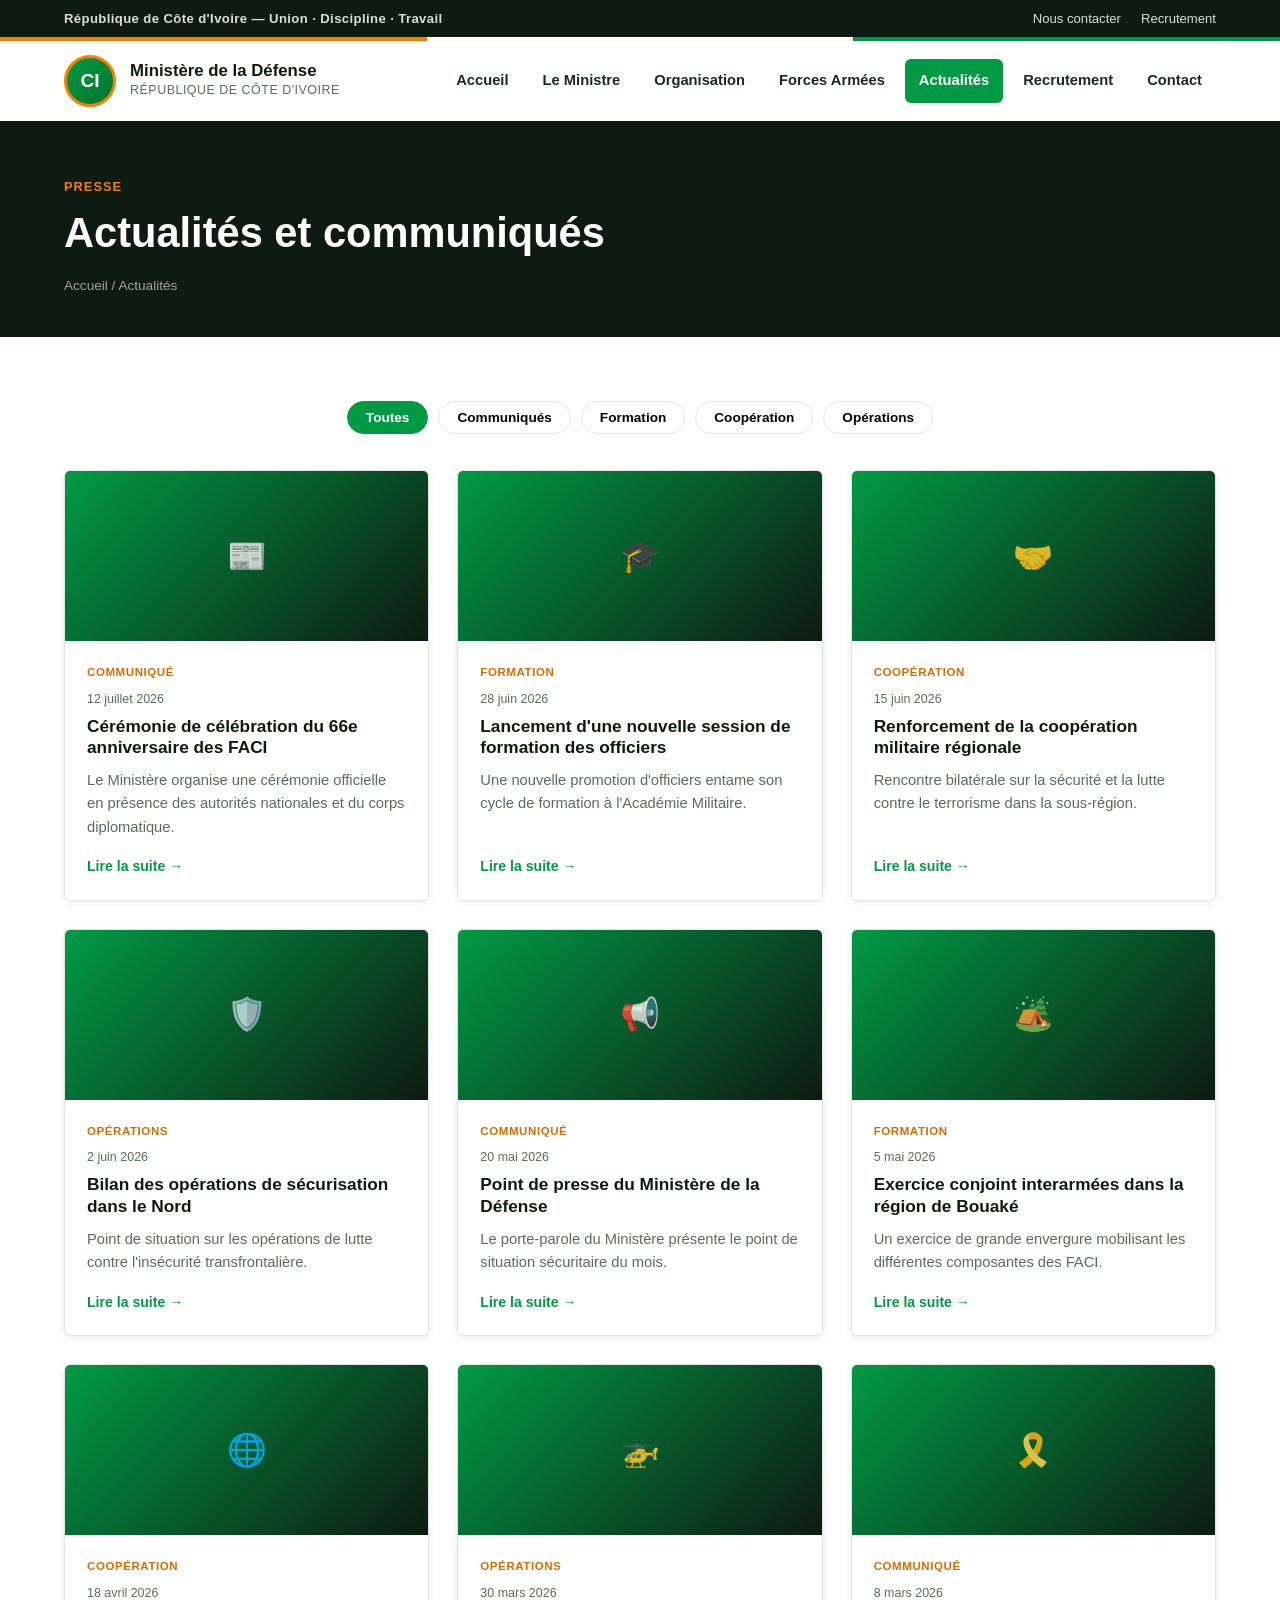
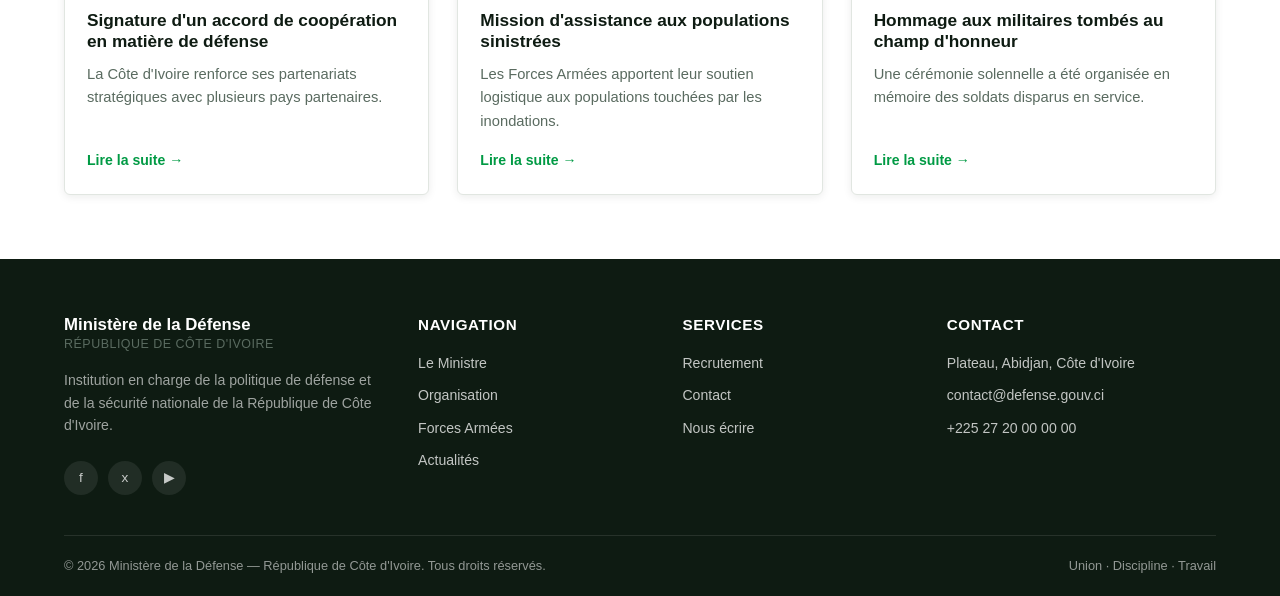
==== actualites.html @ 0cb37139 "Créer le site vitrine du Ministère de la Défense de Côte d'Ivoire Site statique HTML/CSS/JS avec pag" ====
<!DOCTYPE html>
<html lang="fr">
<head>
  <meta charset="UTF-8">
  <meta name="viewport" content="width=device-width, initial-scale=1.0">
  <title>Actualités - Ministère de la Défense - Côte d'Ivoire</title>
  <meta name="description" content="Actualités, communiqués et informations du Ministère de la Défense de la République de Côte d'Ivoire.">
  <link rel="stylesheet" href="css/style.css">
</head>
<body>

  <div class="top-bar">
    <div class="container">
      <span class="republic">République de Côte d'Ivoire — Union · Discipline · Travail</span>
      <div class="top-links">
        <a href="contact.html">Nous contacter</a>
        <a href="recrutement.html">Recrutement</a>
      </div>
    </div>
  </div>
  <div class="flag-strip"><span class="orange"></span><span class="white"></span><span class="green"></span></div>

  <header class="site-header">
    <div class="container">
      <a href="index.html" class="brand">
        <div class="brand-emblem">CI</div>
        <div class="brand-text">
          <div class="name-fr">Ministère de la Défense</div>
          <div class="name-sub">République de Côte d'Ivoire</div>
        </div>
      </a>
      <nav class="main-nav">
        <ul>
          <li><a href="index.html">Accueil</a></li>
          <li><a href="ministre.html">Le Ministre</a></li>
          <li><a href="organisation.html">Organisation</a></li>
          <li><a href="forces-armees.html">Forces Armées</a></li>
          <li><a href="actualites.html">Actualités</a></li>
          <li><a href="recrutement.html">Recrutement</a></li>
          <li><a href="contact.html">Contact</a></li>
        </ul>
      </nav>
      <button class="nav-toggle" aria-label="Ouvrir le menu" aria-expanded="false">☰</button>
    </div>
  </header>

  <div class="page-header">
    <div class="container">
      <span class="eyebrow">Presse</span>
      <h1>Actualités et communiqués</h1>
      <div class="breadcrumb"><a href="index.html">Accueil</a> / Actualités</div>
    </div>
  </div>

  <section>
    <div class="container">
      <div class="filter-bar">
        <button class="filter-btn active" data-filter="all">Toutes</button>
        <button class="filter-btn" data-filter="communique">Communiqués</button>
        <button class="filter-btn" data-filter="formation">Formation</button>
        <button class="filter-btn" data-filter="cooperation">Coopération</button>
        <button class="filter-btn" data-filter="operations">Opérations</button>
      </div>

      <div class="grid grid-3">
        <div class="card" data-category="communique">
          <div class="card-media">📰</div>
          <div class="card-body">
            <div class="tag">Communiqué</div>
            <div class="news-date">12 juillet 2026</div>
            <h3>Cérémonie de célébration du 66e anniversaire des FACI</h3>
            <p>Le Ministère organise une cérémonie officielle en présence des autorités nationales et du corps diplomatique.</p>
            <a href="#" class="card-link">Lire la suite →</a>
          </div>
        </div>

        <div class="card" data-category="formation">
          <div class="card-media">🎓</div>
          <div class="card-body">
            <div class="tag">Formation</div>
            <div class="news-date">28 juin 2026</div>
            <h3>Lancement d'une nouvelle session de formation des officiers</h3>
            <p>Une nouvelle promotion d'officiers entame son cycle de formation à l'Académie Militaire.</p>
            <a href="#" class="card-link">Lire la suite →</a>
          </div>
        </div>

        <div class="card" data-category="cooperation">
          <div class="card-media">🤝</div>
          <div class="card-body">
            <div class="tag">Coopération</div>
            <div class="news-date">15 juin 2026</div>
            <h3>Renforcement de la coopération militaire régionale</h3>
            <p>Rencontre bilatérale sur la sécurité et la lutte contre le terrorisme dans la sous-région.</p>
            <a href="#" class="card-link">Lire la suite →</a>
          </div>
        </div>

        <div class="card" data-category="operations">
          <div class="card-media">🛡️</div>
          <div class="card-body">
            <div class="tag">Opérations</div>
            <div class="news-date">2 juin 2026</div>
            <h3>Bilan des opérations de sécurisation dans le Nord</h3>
            <p>Point de situation sur les opérations de lutte contre l'insécurité transfrontalière.</p>
            <a href="#" class="card-link">Lire la suite →</a>
          </div>
        </div>

        <div class="card" data-category="communique">
          <div class="card-media">📢</div>
          <div class="card-body">
            <div class="tag">Communiqué</div>
            <div class="news-date">20 mai 2026</div>
            <h3>Point de presse du Ministère de la Défense</h3>
            <p>Le porte-parole du Ministère présente le point de situation sécuritaire du mois.</p>
            <a href="#" class="card-link">Lire la suite →</a>
          </div>
        </div>

        <div class="card" data-category="formation">
          <div class="card-media">🏕️</div>
          <div class="card-body">
            <div class="tag">Formation</div>
            <div class="news-date">5 mai 2026</div>
            <h3>Exercice conjoint interarmées dans la région de Bouaké</h3>
            <p>Un exercice de grande envergure mobilisant les différentes composantes des FACI.</p>
            <a href="#" class="card-link">Lire la suite →</a>
          </div>
        </div>

        <div class="card" data-category="cooperation">
          <div class="card-media">🌐</div>
          <div class="card-body">
            <div class="tag">Coopération</div>
            <div class="news-date">18 avril 2026</div>
            <h3>Signature d'un accord de coopération en matière de défense</h3>
            <p>La Côte d'Ivoire renforce ses partenariats stratégiques avec plusieurs pays partenaires.</p>
            <a href="#" class="card-link">Lire la suite →</a>
          </div>
        </div>

        <div class="card" data-category="operations">
          <div class="card-media">🚁</div>
          <div class="card-body">
            <div class="tag">Opérations</div>
            <div class="news-date">30 mars 2026</div>
            <h3>Mission d'assistance aux populations sinistrées</h3>
            <p>Les Forces Armées apportent leur soutien logistique aux populations touchées par les inondations.</p>
            <a href="#" class="card-link">Lire la suite →</a>
          </div>
        </div>

        <div class="card" data-category="communique">
          <div class="card-media">🎗️</div>
          <div class="card-body">
            <div class="tag">Communiqué</div>
            <div class="news-date">8 mars 2026</div>
            <h3>Hommage aux militaires tombés au champ d'honneur</h3>
            <p>Une cérémonie solennelle a été organisée en mémoire des soldats disparus en service.</p>
            <a href="#" class="card-link">Lire la suite →</a>
          </div>
        </div>
      </div>
    </div>
  </section>

  <footer class="site-footer">
    <div class="container">
      <div class="footer-grid">
        <div class="footer-brand">
          <div class="brand-text">
            <div class="name-fr" style="color:#fff;">Ministère de la Défense</div>
            <div class="name-sub">République de Côte d'Ivoire</div>
          </div>
          <p>Institution en charge de la politique de défense et de la sécurité nationale de la République de Côte d'Ivoire.</p>
          <div class="social-links mt-24">
            <a href="#" aria-label="Facebook">f</a>
            <a href="#" aria-label="Twitter">x</a>
            <a href="#" aria-label="YouTube">▶</a>
          </div>
        </div>
        <div>
          <h4>Navigation</h4>
          <ul>
            <li><a href="ministre.html">Le Ministre</a></li>
            <li><a href="organisation.html">Organisation</a></li>
            <li><a href="forces-armees.html">Forces Armées</a></li>
            <li><a href="actualites.html">Actualités</a></li>
          </ul>
        </div>
        <div>
          <h4>Services</h4>
          <ul>
            <li><a href="recrutement.html">Recrutement</a></li>
            <li><a href="contact.html">Contact</a></li>
            <li><a href="contact.html">Nous écrire</a></li>
          </ul>
        </div>
        <div>
          <h4>Contact</h4>
          <ul>
            <li>Plateau, Abidjan, Côte d'Ivoire</li>
            <li>contact@defense.gouv.ci</li>
            <li>+225 27 20 00 00 00</li>
          </ul>
        </div>
      </div>
      <div class="footer-bottom">
        <span>© 2026 Ministère de la Défense — République de Côte d'Ivoire. Tous droits réservés.</span>
        <span>Union · Discipline · Travail</span>
      </div>
    </div>
  </footer>

  <script src="js/main.js"></script>
</body>
</html>
---- css/style.css ----
/* ============================================
   Ministère de la Défense - Côte d'Ivoire
   Feuille de style principale
   ============================================ */

:root {
  --color-orange: #F77F00;
  --color-orange-dark: #D96A00;
  --color-green: #009A44;
  --color-green-dark: #00732F;
  --color-white: #FFFFFF;
  --color-dark: #0E1B12;
  --color-dark-2: #16261A;
  --color-navy: #142A1E;
  --color-text: #1B2A20;
  --color-text-light: #5A6B60;
  --color-border: #E1E6E1;
  --color-bg-alt: #F5F7F5;
  --shadow-sm: 0 2px 8px rgba(14, 27, 18, 0.08);
  --shadow-md: 0 6px 20px rgba(14, 27, 18, 0.12);
  --radius: 6px;
  --max-width: 1200px;
  --font-heading: 'Segoe UI', 'Helvetica Neue', Arial, sans-serif;
  --font-body: 'Segoe UI', 'Helvetica Neue', Arial, sans-serif;
}

* {
  box-sizing: border-box;
  margin: 0;
  padding: 0;
}

html {
  scroll-behavior: smooth;
}

body {
  font-family: var(--font-body);
  color: var(--color-text);
  background: var(--color-white);
  line-height: 1.6;
  -webkit-font-smoothing: antialiased;
}

img {
  max-width: 100%;
  display: block;
}

a {
  color: inherit;
  text-decoration: none;
}

ul {
  list-style: none;
}

.container {
  max-width: var(--max-width);
  margin: 0 auto;
  padding: 0 24px;
}

h1, h2, h3, h4 {
  font-family: var(--font-heading);
  font-weight: 700;
  line-height: 1.25;
  color: var(--color-dark);
}

section {
  padding: 64px 0;
}

.section-alt {
  background: var(--color-bg-alt);
}

.section-header {
  text-align: center;
  max-width: 720px;
  margin: 0 auto 48px;
}

.section-header .eyebrow {
  display: inline-block;
  color: var(--color-orange-dark);
  font-weight: 700;
  letter-spacing: 0.08em;
  text-transform: uppercase;
  font-size: 0.8rem;
  margin-bottom: 10px;
}

.section-header h2 {
  font-size: clamp(1.6rem, 3vw, 2.2rem);
  margin-bottom: 12px;
}

.section-header p {
  color: var(--color-text-light);
}

/* ---------- Bandeau institutionnel ---------- */
.top-bar {
  background: var(--color-dark);
  color: rgba(255, 255, 255, 0.85);
  font-size: 0.82rem;
}

.top-bar .container {
  display: flex;
  justify-content: space-between;
  align-items: center;
  padding-top: 8px;
  padding-bottom: 8px;
  flex-wrap: wrap;
  gap: 8px;
}

.top-bar .republic {
  font-weight: 600;
  letter-spacing: 0.03em;
}

.top-bar .top-links {
  display: flex;
  gap: 20px;
}

.top-bar .top-links a:hover {
  color: var(--color-orange);
}

.flag-strip {
  height: 4px;
  display: flex;
}

.flag-strip span {
  flex: 1;
}

.flag-strip .orange { background: var(--color-orange); }
.flag-strip .white { background: var(--color-white); }
.flag-strip .green { background: var(--color-green); }

/* ---------- Header / Navigation ---------- */
.site-header {
  background: var(--color-white);
  box-shadow: var(--shadow-sm);
  position: sticky;
  top: 0;
  z-index: 100;
}

.site-header .container {
  display: flex;
  align-items: center;
  justify-content: space-between;
  padding-top: 14px;
  padding-bottom: 14px;
}

.brand {
  display: flex;
  align-items: center;
  gap: 14px;
}

.brand-emblem {
  width: 52px;
  height: 52px;
  border-radius: 50%;
  background: linear-gradient(135deg, var(--color-green), var(--color-green-dark));
  color: var(--color-white);
  display: flex;
  align-items: center;
  justify-content: center;
  font-weight: 800;
  font-size: 1.2rem;
  flex-shrink: 0;
  border: 3px solid var(--color-orange);
}

.brand-text .name-fr {
  font-weight: 800;
  font-size: 1.05rem;
  color: var(--color-dark);
  line-height: 1.2;
}

.brand-text .name-sub {
  font-size: 0.78rem;
  color: var(--color-text-light);
  text-transform: uppercase;
  letter-spacing: 0.04em;
}

.main-nav ul {
  display: flex;
  gap: 6px;
  align-items: center;
}

.main-nav a {
  display: inline-block;
  padding: 10px 14px;
  font-weight: 600;
  font-size: 0.92rem;
  color: var(--color-text);
  border-radius: var(--radius);
  transition: background 0.2s, color 0.2s;
}

.main-nav a:hover,
.main-nav a.active {
  background: var(--color-green);
  color: var(--color-white);
}

.nav-toggle {
  display: none;
  background: none;
  border: none;
  font-size: 1.6rem;
  cursor: pointer;
  color: var(--color-dark);
}

/* ---------- Hero ---------- */
.hero {
  position: relative;
  background: linear-gradient(120deg, var(--color-dark) 0%, var(--color-navy) 55%, var(--color-green-dark) 100%);
  color: var(--color-white);
  padding: 90px 0;
  overflow: hidden;
}

.hero::after {
  content: "";
  position: absolute;
  inset: 0;
  background: radial-gradient(circle at 80% 20%, rgba(247, 127, 0, 0.18), transparent 55%);
  pointer-events: none;
}

.hero .container {
  position: relative;
  display: grid;
  grid-template-columns: 1.1fr 0.9fr;
  gap: 40px;
  align-items: center;
}

.hero-badge {
  display: inline-flex;
  align-items: center;
  gap: 8px;
  background: rgba(255, 255, 255, 0.1);
  border: 1px solid rgba(255, 255, 255, 0.25);
  padding: 6px 14px;
  border-radius: 999px;
  font-size: 0.78rem;
  letter-spacing: 0.05em;
  text-transform: uppercase;
  margin-bottom: 22px;
}

.hero h1 {
  color: var(--color-white);
  font-size: clamp(2rem, 4vw, 3rem);
  margin-bottom: 18px;
}

.hero p {
  color: rgba(255, 255, 255, 0.85);
  font-size: 1.05rem;
  max-width: 540px;
  margin-bottom: 32px;
}

.hero-actions {
  display: flex;
  gap: 14px;
  flex-wrap: wrap;
}

.hero-card {
  background: rgba(255, 255, 255, 0.06);
  border: 1px solid rgba(255, 255, 255, 0.18);
  border-radius: 12px;
  padding: 28px;
  backdrop-filter: blur(4px);
}

.hero-card h3 {
  color: var(--color-white);
  font-size: 1rem;
  margin-bottom: 16px;
  text-transform: uppercase;
  letter-spacing: 0.04em;
}

.hero-stats {
  display: grid;
  grid-template-columns: 1fr 1fr;
  gap: 18px;
}

.hero-stats .stat-value {
  font-size: 1.6rem;
  font-weight: 800;
  color: var(--color-orange);
}

.hero-stats .stat-label {
  font-size: 0.78rem;
  color: rgba(255, 255, 255, 0.75);
}

/* ---------- Buttons ---------- */
.btn {
  display: inline-block;
  padding: 13px 26px;
  border-radius: var(--radius);
  font-weight: 700;
  font-size: 0.92rem;
  cursor: pointer;
  border: 2px solid transparent;
  transition: transform 0.15s, background 0.2s, color 0.2s, border-color 0.2s;
}

.btn:hover {
  transform: translateY(-2px);
}

.btn-primary {
  background: var(--color-orange);
  color: var(--color-white);
}

.btn-primary:hover {
  background: var(--color-orange-dark);
}

.btn-outline {
  background: transparent;
  border-color: rgba(255, 255, 255, 0.6);
  color: var(--color-white);
}

.btn-outline:hover {
  background: rgba(255, 255, 255, 0.12);
}

.btn-green {
  background: var(--color-green);
  color: var(--color-white);
}

.btn-green:hover {
  background: var(--color-green-dark);
}

/* ---------- Cards / grids ---------- */
.grid {
  display: grid;
  gap: 28px;
}

.grid-3 {
  grid-template-columns: repeat(3, 1fr);
}

.grid-4 {
  grid-template-columns: repeat(4, 1fr);
}

.grid-2 {
  grid-template-columns: repeat(2, 1fr);
}

.card {
  background: var(--color-white);
  border: 1px solid var(--color-border);
  border-radius: var(--radius);
  overflow: hidden;
  box-shadow: var(--shadow-sm);
  transition: transform 0.2s, box-shadow 0.2s;
  display: flex;
  flex-direction: column;
}

.card:hover {
  transform: translateY(-4px);
  box-shadow: var(--shadow-md);
}

.card-media {
  height: 170px;
  background: linear-gradient(135deg, var(--color-green), var(--color-dark));
  display: flex;
  align-items: center;
  justify-content: center;
  color: rgba(255, 255, 255, 0.85);
  font-size: 2rem;
  font-weight: 800;
}

.card-body {
  padding: 22px;
  flex: 1;
  display: flex;
  flex-direction: column;
}

.card-body .tag {
  font-size: 0.72rem;
  font-weight: 700;
  text-transform: uppercase;
  color: var(--color-orange-dark);
  letter-spacing: 0.05em;
  margin-bottom: 8px;
}

.card-body h3 {
  font-size: 1.08rem;
  margin-bottom: 10px;
}

.card-body p {
  color: var(--color-text-light);
  font-size: 0.92rem;
  flex: 1;
}

.card-body .card-link {
  margin-top: 16px;
  font-weight: 700;
  color: var(--color-green);
  font-size: 0.88rem;
}

/* Mission / value icons */
.icon-box {
  width: 56px;
  height: 56px;
  border-radius: 12px;
  background: var(--color-bg-alt);
  border: 1px solid var(--color-border);
  display: flex;
  align-items: center;
  justify-content: center;
  font-size: 1.5rem;
  margin-bottom: 18px;
}

/* ---------- Breadcrumb / page header ---------- */
.page-header {
  background: var(--color-dark);
  color: var(--color-white);
  padding: 56px 0 40px;
}

.page-header .eyebrow {
  color: var(--color-orange);
  font-weight: 700;
  letter-spacing: 0.08em;
  text-transform: uppercase;
  font-size: 0.8rem;
  margin-bottom: 10px;
  display: block;
}

.page-header h1 {
  color: var(--color-white);
  font-size: clamp(1.8rem, 3.5vw, 2.6rem);
}

.breadcrumb {
  margin-top: 16px;
  font-size: 0.85rem;
  color: rgba(255, 255, 255, 0.6);
}

.breadcrumb a:hover {
  color: var(--color-orange);
}

/* ---------- Timeline / org chart ---------- */
.org-chart {
  display: flex;
  flex-direction: column;
  align-items: center;
  gap: 8px;
}

.org-level {
  display: flex;
  gap: 16px;
  flex-wrap: wrap;
  justify-content: center;
  width: 100%;
}

.org-node {
  background: var(--color-white);
  border: 2px solid var(--color-green);
  border-radius: var(--radius);
  padding: 14px 20px;
  text-align: center;
  font-weight: 700;
  font-size: 0.88rem;
  color: var(--color-dark);
  box-shadow: var(--shadow-sm);
  min-width: 180px;
}

.org-node.top {
  background: var(--color-dark);
  color: var(--color-white);
  border-color: var(--color-orange);
  min-width: 260px;
  font-size: 1rem;
}

.org-connector {
  width: 2px;
  height: 26px;
  background: var(--color-border);
}

/* ---------- Bio / minister ---------- */
.bio-layout {
  display: grid;
  grid-template-columns: 320px 1fr;
  gap: 48px;
  align-items: start;
}

.bio-photo {
  border-radius: var(--radius);
  overflow: hidden;
  box-shadow: var(--shadow-md);
}

.bio-photo .placeholder-photo {
  aspect-ratio: 3/4;
  background: linear-gradient(160deg, var(--color-navy), var(--color-dark));
  display: flex;
  align-items: center;
  justify-content: center;
  color: rgba(255, 255, 255, 0.7);
  font-size: 3.5rem;
  font-weight: 800;
}

.bio-card {
  background: var(--color-bg-alt);
  border-radius: var(--radius);
  padding: 20px;
  margin-top: 20px;
}

.bio-card dl {
  display: grid;
  grid-template-columns: auto 1fr;
  gap: 8px 16px;
  font-size: 0.88rem;
}

.bio-card dt {
  font-weight: 700;
  color: var(--color-text-light);
}

.quote-block {
  border-left: 4px solid var(--color-orange);
  padding: 4px 0 4px 24px;
  font-size: 1.15rem;
  font-style: italic;
  color: var(--color-dark);
  margin: 28px 0;
}

/* ---------- Lists with icons (missions, valeurs) ---------- */
.check-list li {
  display: flex;
  gap: 12px;
  padding: 10px 0;
  border-bottom: 1px dashed var(--color-border);
}

.check-list li:last-child {
  border-bottom: none;
}

.check-list .check-icon {
  color: var(--color-green);
  font-weight: 800;
  flex-shrink: 0;
}

/* ---------- News filters ---------- */
.filter-bar {
  display: flex;
  gap: 10px;
  flex-wrap: wrap;
  margin-bottom: 36px;
  justify-content: center;
}

.filter-btn {
  padding: 8px 18px;
  border-radius: 999px;
  border: 1px solid var(--color-border);
  background: var(--color-white);
  font-weight: 600;
  font-size: 0.85rem;
  cursor: pointer;
  transition: all 0.2s;
}

.filter-btn:hover {
  border-color: var(--color-green);
}

.filter-btn.active {
  background: var(--color-green);
  border-color: var(--color-green);
  color: var(--color-white);
}

.news-date {
  font-size: 0.78rem;
  color: var(--color-text-light);
  margin-bottom: 6px;
}

/* ---------- Recruitment steps ---------- */
.steps {
  counter-reset: step;
  display: grid;
  grid-template-columns: repeat(4, 1fr);
  gap: 24px;
}

.step {
  position: relative;
  background: var(--color-white);
  border: 1px solid var(--color-border);
  border-radius: var(--radius);
  padding: 28px 20px 20px;
  box-shadow: var(--shadow-sm);
}

.step::before {
  counter-increment: step;
  content: counter(step);
  position: absolute;
  top: -16px;
  left: 20px;
  width: 32px;
  height: 32px;
  border-radius: 50%;
  background: var(--color-orange);
  color: var(--color-white);
  display: flex;
  align-items: center;
  justify-content: center;
  font-weight: 800;
  font-size: 0.9rem;
}

.step h3 {
  font-size: 1rem;
  margin: 10px 0 8px;
}

.step p {
  font-size: 0.88rem;
  color: var(--color-text-light);
}

.requirements-box {
  background: var(--color-bg-alt);
  border-left: 4px solid var(--color-green);
  border-radius: var(--radius);
  padding: 24px 28px;
  margin-top: 40px;
}

/* ---------- Contact ---------- */
.contact-layout {
  display: grid;
  grid-template-columns: 0.9fr 1.1fr;
  gap: 48px;
}

.contact-info-list {
  display: flex;
  flex-direction: column;
  gap: 22px;
}

.contact-info-item {
  display: flex;
  gap: 16px;
  align-items: flex-start;
}

.contact-info-item .icon-box {
  margin-bottom: 0;
  flex-shrink: 0;
}

.contact-info-item h4 {
  font-size: 0.95rem;
  margin-bottom: 4px;
}

.contact-info-item p, .contact-info-item a {
  font-size: 0.9rem;
  color: var(--color-text-light);
}

.map-placeholder {
  margin-top: 24px;
  height: 200px;
  border-radius: var(--radius);
  background: repeating-linear-gradient(45deg, var(--color-bg-alt), var(--color-bg-alt) 10px, #ECEFEC 10px, #ECEFEC 20px);
  display: flex;
  align-items: center;
  justify-content: center;
  color: var(--color-text-light);
  font-weight: 600;
  font-size: 0.85rem;
  border: 1px solid var(--color-border);
}

.form-box {
  background: var(--color-white);
  border: 1px solid var(--color-border);
  border-radius: var(--radius);
  padding: 32px;
  box-shadow: var(--shadow-sm);
}

.form-row {
  display: grid;
  grid-template-columns: 1fr 1fr;
  gap: 16px;
  margin-bottom: 16px;
}

.form-group {
  margin-bottom: 16px;
  display: flex;
  flex-direction: column;
  gap: 6px;
}

.form-group label {
  font-size: 0.85rem;
  font-weight: 700;
  color: var(--color-dark);
}

.form-group input,
.form-group select,
.form-group textarea {
  padding: 11px 14px;
  border: 1px solid var(--color-border);
  border-radius: var(--radius);
  font-family: inherit;
  font-size: 0.92rem;
  color: var(--color-text);
}

.form-group input:focus,
.form-group select:focus,
.form-group textarea:focus {
  outline: none;
  border-color: var(--color-green);
}

.form-group textarea {
  resize: vertical;
  min-height: 130px;
}

.form-note {
  font-size: 0.78rem;
  color: var(--color-text-light);
  margin-top: 10px;
}

.form-success {
  display: none;
  background: #E7F6EC;
  border: 1px solid var(--color-green);
  color: var(--color-green-dark);
  padding: 14px 18px;
  border-radius: var(--radius);
  font-size: 0.9rem;
  margin-bottom: 20px;
  font-weight: 600;
}

.form-success.visible {
  display: block;
}

/* ---------- CTA band ---------- */
.cta-band {
  background: linear-gradient(120deg, var(--color-green-dark), var(--color-green));
  color: var(--color-white);
  padding: 56px 0;
  text-align: center;
}

.cta-band h2 {
  color: var(--color-white);
  margin-bottom: 14px;
}

.cta-band p {
  color: rgba(255, 255, 255, 0.9);
  max-width: 600px;
  margin: 0 auto 28px;
}

/* ---------- Footer ---------- */
.site-footer {
  background: var(--color-dark);
  color: rgba(255, 255, 255, 0.75);
  padding: 56px 0 0;
}

.footer-grid {
  display: grid;
  grid-template-columns: 1.4fr 1fr 1fr 1.2fr;
  gap: 40px;
  padding-bottom: 40px;
  border-bottom: 1px solid rgba(255, 255, 255, 0.1);
}

.footer-grid h4 {
  color: var(--color-white);
  font-size: 0.95rem;
  margin-bottom: 18px;
  text-transform: uppercase;
  letter-spacing: 0.04em;
}

.footer-grid li {
  margin-bottom: 10px;
  font-size: 0.88rem;
}

.footer-grid a:hover {
  color: var(--color-orange);
}

.footer-brand p {
  font-size: 0.88rem;
  margin-top: 14px;
  color: rgba(255, 255, 255, 0.6);
}

.footer-bottom {
  display: flex;
  justify-content: space-between;
  align-items: center;
  padding: 20px 0;
  font-size: 0.8rem;
  color: rgba(255, 255, 255, 0.55);
  flex-wrap: wrap;
  gap: 10px;
}

.social-links {
  display: flex;
  gap: 10px;
}

.social-links a {
  width: 34px;
  height: 34px;
  border-radius: 50%;
  background: rgba(255, 255, 255, 0.08);
  display: flex;
  align-items: center;
  justify-content: center;
  font-size: 0.85rem;
  transition: background 0.2s;
}

.social-links a:hover {
  background: var(--color-orange);
}

/* ---------- Alert banner (top of homepage optional) ---------- */
.alert-banner {
  background: var(--color-orange);
  color: var(--color-white);
  text-align: center;
  padding: 10px 16px;
  font-size: 0.85rem;
  font-weight: 600;
}

/* ---------- Utilities ---------- */
.text-center { text-align: center; }
.mt-24 { margin-top: 24px; }
.mt-40 { margin-top: 40px; }

/* ---------- Responsive ---------- */
@media (max-width: 960px) {
  .hero .container {
    grid-template-columns: 1fr;
  }
  .bio-layout {
    grid-template-columns: 1fr;
  }
  .bio-photo {
    max-width: 280px;
  }
  .contact-layout {
    grid-template-columns: 1fr;
  }
  .grid-3, .grid-4 {
    grid-template-columns: repeat(2, 1fr);
  }
  .steps {
    grid-template-columns: repeat(2, 1fr);
  }
  .footer-grid {
    grid-template-columns: 1fr 1fr;
  }
}

@media (max-width: 720px) {
  .main-nav {
    position: fixed;
    top: 0;
    right: 0;
    height: 100vh;
    width: 280px;
    background: var(--color-white);
    box-shadow: var(--shadow-md);
    transform: translateX(100%);
    transition: transform 0.25s ease;
    padding: 90px 24px 24px;
    z-index: 200;
  }
  .main-nav.open {
    transform: translateX(0);
  }
  .main-nav ul {
    flex-direction: column;
    align-items: stretch;
  }
  .nav-toggle {
    display: block;
  }
  .top-bar .top-links {
    display: none;
  }
  .grid-3, .grid-4, .grid-2 {
    grid-template-columns: 1fr;
  }
  .steps {
    grid-template-columns: 1fr;
  }
  .form-row {
    grid-template-columns: 1fr;
  }
  .footer-grid {
    grid-template-columns: 1fr;
  }
  .org-level {
    flex-direction: column;
    align-items: center;
  }
}
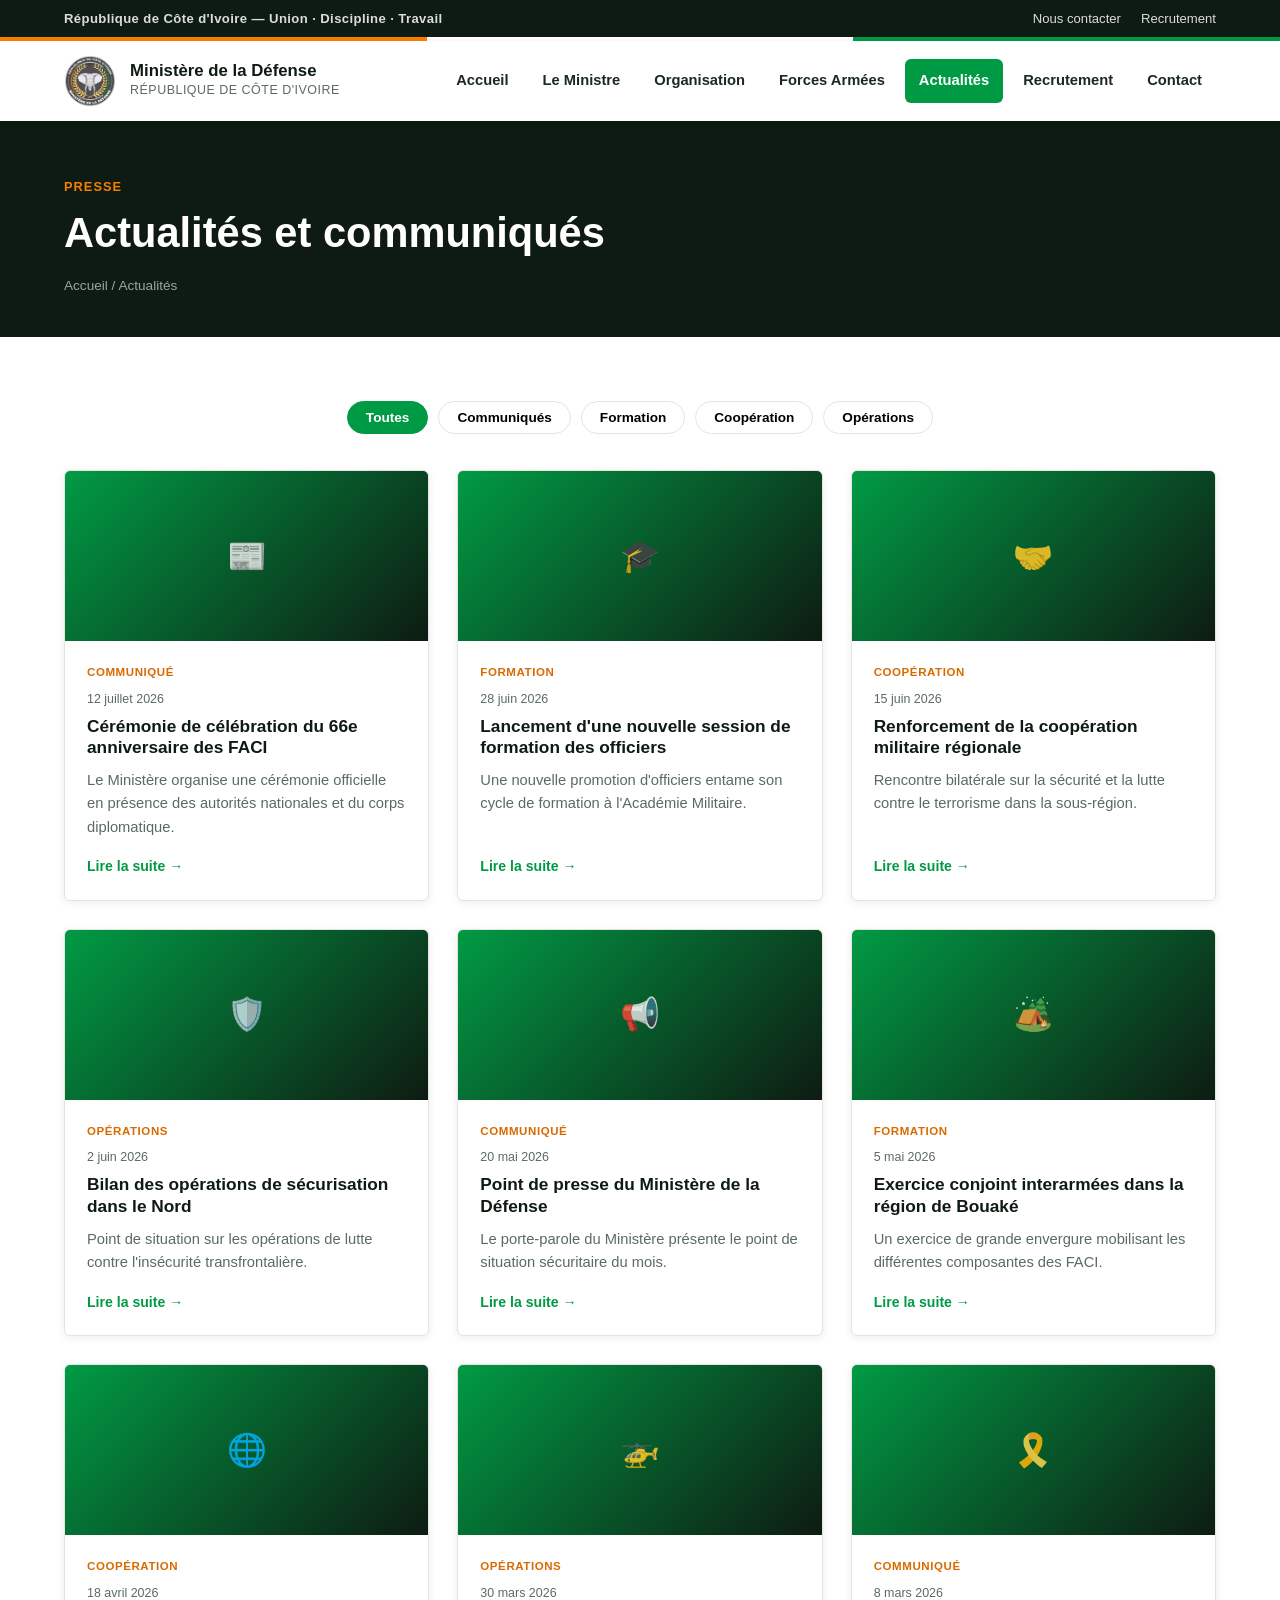
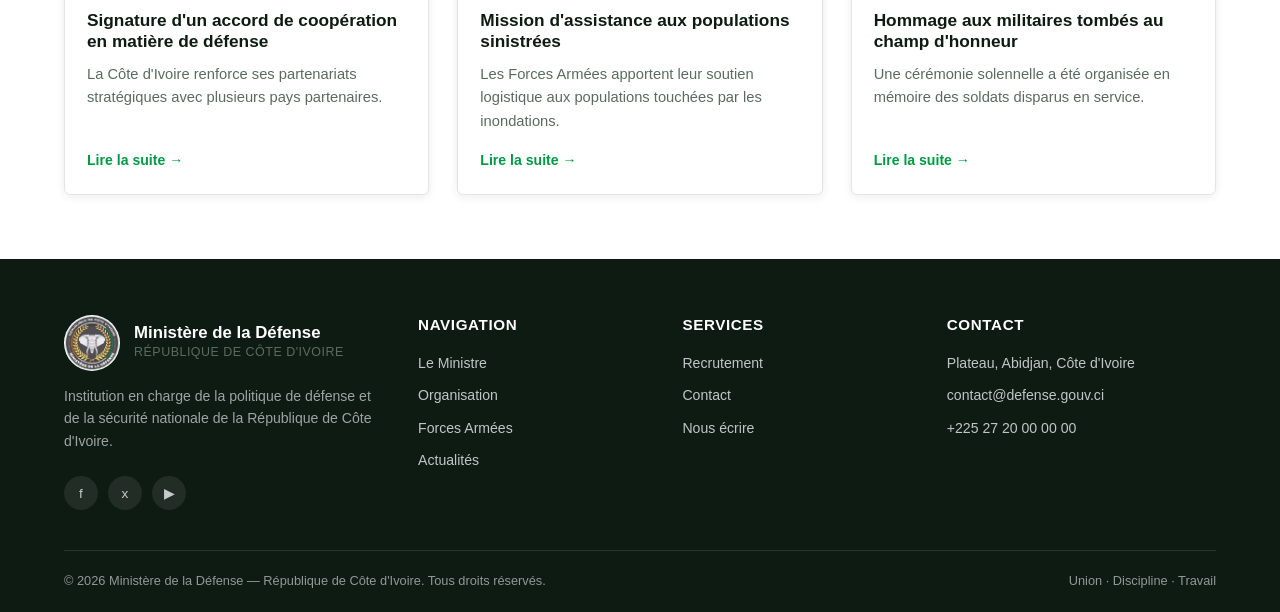
==== commit 094a6ed4: "Intégrer le logo officiel du Ministère de la Défense Ajoute l'emblème dans l'en-tête, le pied de pag" ====
--- a/actualites.html
+++ b/actualites.html
@@ -6,6 +6,7 @@
   <title>Actualités - Ministère de la Défense - Côte d'Ivoire</title>
   <meta name="description" content="Actualités, communiqués et informations du Ministère de la Défense de la République de Côte d'Ivoire.">
   <link rel="stylesheet" href="css/style.css">
+  <link rel="icon" type="image/png" href="images/favicon.png">
 </head>
 <body>
 
@@ -23,7 +24,7 @@
   <header class="site-header">
     <div class="container">
       <a href="index.html" class="brand">
-        <div class="brand-emblem">CI</div>
+        <img src="images/logo-ministere-defense.png" alt="Emblème du Ministère de la Défense de Côte d'Ivoire" class="brand-emblem">
         <div class="brand-text">
           <div class="name-fr">Ministère de la Défense</div>
           <div class="name-sub">République de Côte d'Ivoire</div>
@@ -169,9 +170,12 @@
     <div class="container">
       <div class="footer-grid">
         <div class="footer-brand">
-          <div class="brand-text">
-            <div class="name-fr" style="color:#fff;">Ministère de la Défense</div>
-            <div class="name-sub">République de Côte d'Ivoire</div>
+          <div class="footer-brand-header">
+            <img src="images/logo-ministere-defense.png" alt="Emblème du Ministère de la Défense de Côte d'Ivoire" class="footer-emblem">
+            <div class="brand-text">
+              <div class="name-fr" style="color:#fff;">Ministère de la Défense</div>
+              <div class="name-sub">République de Côte d'Ivoire</div>
+            </div>
           </div>
           <p>Institution en charge de la politique de défense et de la sécurité nationale de la République de Côte d'Ivoire.</p>
           <div class="social-links mt-24">
--- a/css/style.css
+++ b/css/style.css
@@ -173,15 +173,22 @@
   width: 52px;
   height: 52px;
   border-radius: 50%;
-  background: linear-gradient(135deg, var(--color-green), var(--color-green-dark));
-  color: var(--color-white);
-  display: flex;
-  align-items: center;
-  justify-content: center;
-  font-weight: 800;
-  font-size: 1.2rem;
   flex-shrink: 0;
-  border: 3px solid var(--color-orange);
+  object-fit: cover;
+}
+
+.footer-emblem {
+  width: 56px;
+  height: 56px;
+  border-radius: 50%;
+  flex-shrink: 0;
+}
+
+.footer-brand-header {
+  display: flex;
+  align-items: center;
+  gap: 14px;
+  margin-bottom: 4px;
 }
 
 .brand-text .name-fr {
